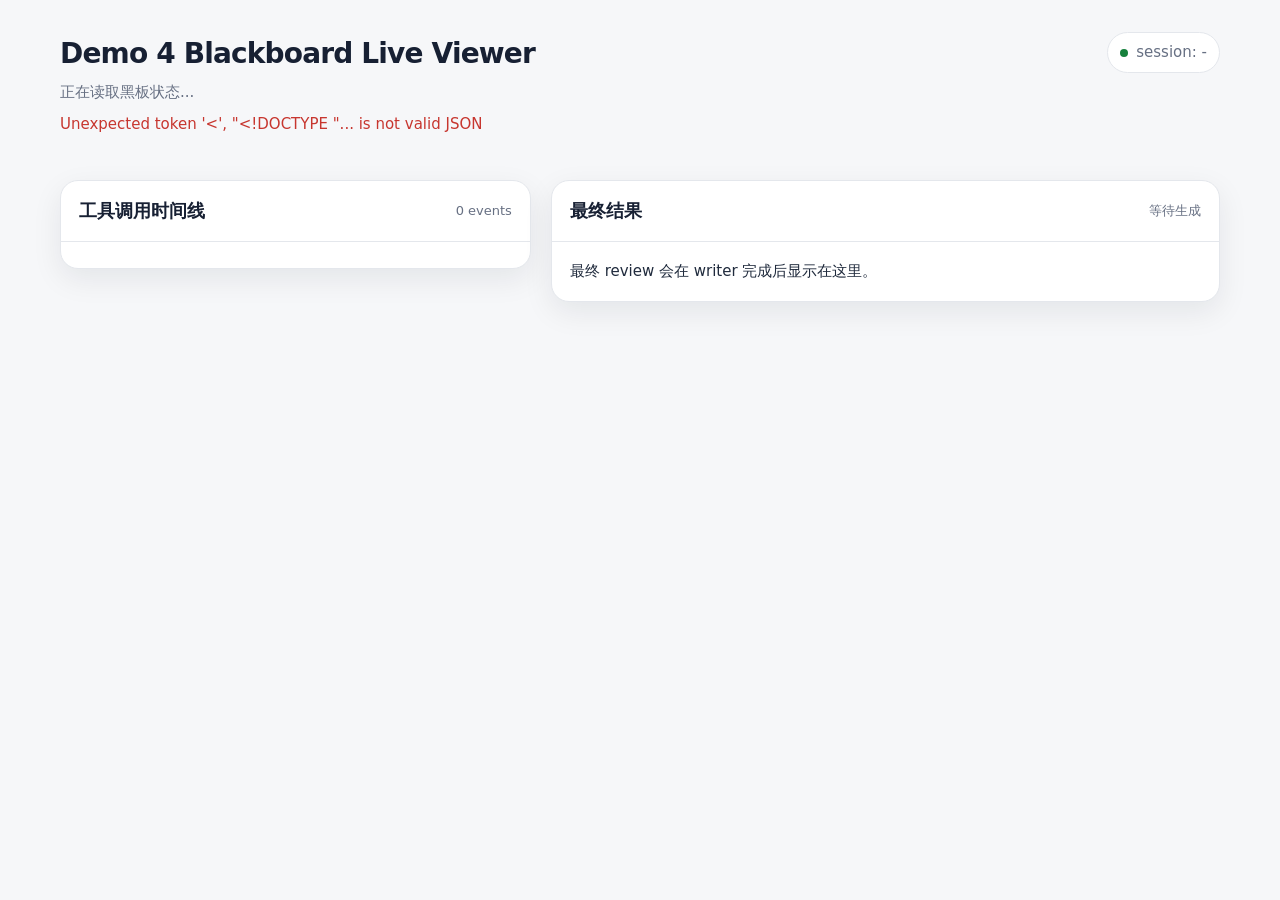
==== demo4_blackboard/viewer/index.html @ dac33215 "没添加限流" ====
<!doctype html>
<html lang="zh-CN">
<head>
  <meta charset="utf-8">
  <meta name="viewport" content="width=device-width, initial-scale=1">
  <title>Demo 4 Blackboard Live Viewer</title>
  <style>
    :root {
      color-scheme: light;
      --bg: #f6f7f9;
      --card: #ffffff;
      --text: #172033;
      --muted: #677083;
      --line: #e4e7ec;
      --blue: #2563eb;
      --green: #16803c;
      --red: #c7362f;
      --gray: #758195;
      --shadow: 0 10px 30px rgba(16, 24, 40, 0.08);
    }

    * { box-sizing: border-box; }

    body {
      margin: 0;
      background: var(--bg);
      color: var(--text);
      font: 15px/1.55 ui-sans-serif, system-ui, -apple-system, BlinkMacSystemFont, "Segoe UI", sans-serif;
    }

    main {
      width: min(1160px, calc(100% - 32px));
      margin: 0 auto;
      padding: 32px 0 48px;
    }

    header {
      display: flex;
      justify-content: space-between;
      gap: 16px;
      align-items: flex-start;
      margin-bottom: 24px;
    }

    h1, h2, h3, p { margin: 0; }

    h1 { font-size: 28px; letter-spacing: -0.03em; }

    .subhead {
      margin-top: 6px;
      color: var(--muted);
    }

    .pill {
      display: inline-flex;
      align-items: center;
      gap: 8px;
      border: 1px solid var(--line);
      border-radius: 999px;
      padding: 8px 12px;
      background: var(--card);
      color: var(--muted);
      white-space: nowrap;
    }

    .dot {
      width: 8px;
      height: 8px;
      border-radius: 999px;
      background: var(--green);
    }

    .grid {
      display: grid;
      grid-template-columns: repeat(3, minmax(0, 1fr));
      gap: 16px;
      margin-bottom: 20px;
    }

    .card, .panel {
      background: var(--card);
      border: 1px solid var(--line);
      border-radius: 18px;
      box-shadow: var(--shadow);
    }

    .agent-card { padding: 18px; }

    .agent-top {
      display: flex;
      justify-content: space-between;
      align-items: center;
      margin-bottom: 14px;
    }

    .agent-name {
      font-size: 18px;
      font-weight: 700;
      text-transform: capitalize;
    }

    .status {
      border-radius: 999px;
      padding: 4px 10px;
      font-size: 12px;
      font-weight: 700;
      text-transform: uppercase;
      background: #eef2f7;
      color: var(--gray);
    }

    .status.running { background: #e8f0ff; color: var(--blue); }
    .status.done { background: #e8f8ee; color: var(--green); }
    .status.error { background: #ffeceb; color: var(--red); }

    .action-label {
      color: var(--muted);
      font-size: 12px;
      margin-bottom: 4px;
    }

    .action {
      min-height: 46px;
      color: #263248;
    }

    .layout {
      display: grid;
      grid-template-columns: minmax(320px, 0.95fr) minmax(420px, 1.35fr);
      gap: 20px;
      align-items: start;
    }

    .panel { overflow: hidden; }

    .panel-header {
      display: flex;
      justify-content: space-between;
      gap: 12px;
      align-items: center;
      padding: 16px 18px;
      border-bottom: 1px solid var(--line);
    }

    .panel-header h2 { font-size: 18px; }

    .count { color: var(--muted); font-size: 13px; }

    .timeline {
      max-height: 620px;
      overflow: auto;
      padding: 8px 18px 18px;
    }

    .event {
      position: relative;
      padding: 14px 0 14px 22px;
      border-left: 2px solid var(--line);
    }

    .event::before {
      content: "";
      position: absolute;
      left: -6px;
      top: 20px;
      width: 10px;
      height: 10px;
      border-radius: 999px;
      background: var(--blue);
    }

    .event.result::before { background: var(--green); }

    .event-title {
      display: flex;
      justify-content: space-between;
      gap: 12px;
      margin-bottom: 4px;
      font-weight: 700;
    }

    .event-meta {
      color: var(--muted);
      font-size: 12px;
      margin-bottom: 6px;
    }

    .event-summary { color: #2e3b52; }

    .result-body {
      padding: 18px;
    }

    .review {
      margin: 0;
      white-space: pre-wrap;
      word-break: break-word;
      font: inherit;
      color: #202b3d;
    }

    .empty {
      color: var(--muted);
      padding: 22px 0;
      text-align: center;
    }

    .error {
      color: var(--red);
      margin-top: 8px;
    }

    @media (max-width: 860px) {
      header, .layout { display: block; }
      .grid { grid-template-columns: 1fr; }
      .pill { margin-top: 16px; }
      .panel { margin-top: 20px; }
    }
  </style>
</head>
<body>
  <main>
    <header>
      <div>
        <h1>Demo 4 Blackboard Live Viewer</h1>
        <p class="subhead" id="topic">正在读取黑板状态...</p>
        <p class="error" id="error" hidden></p>
      </div>
      <div class="pill"><span class="dot"></span><span id="session">session: -</span></div>
    </header>

    <section class="grid" id="agents"></section>

    <section class="layout">
      <section class="panel">
        <div class="panel-header">
          <h2>工具调用时间线</h2>
          <span class="count" id="timeline-count">0 events</span>
        </div>
        <div class="timeline" id="timeline"></div>
      </section>

      <section class="panel">
        <div class="panel-header">
          <h2>最终结果</h2>
          <span class="count" id="result-status">等待生成</span>
        </div>
        <div class="result-body">
          <pre class="review" id="final-result">最终 review 会在 writer 完成后显示在这里。</pre>
        </div>
      </section>
    </section>
  </main>

  <script>
    const params = new URLSearchParams(window.location.search);
    const sessionId = params.get('session_id') || '';
    const agentsEl = document.getElementById('agents');
    const timelineEl = document.getElementById('timeline');
    const topicEl = document.getElementById('topic');
    const errorEl = document.getElementById('error');
    const sessionEl = document.getElementById('session');
    const countEl = document.getElementById('timeline-count');
    const finalEl = document.getElementById('final-result');
    const resultStatusEl = document.getElementById('result-status');

    function escapeHtml(value) {
      return String(value ?? '')
        .replaceAll('&', '&amp;')
        .replaceAll('<', '&lt;')
        .replaceAll('>', '&gt;')
        .replaceAll('"', '&quot;')
        .replaceAll("'", '&#039;');
    }

    function statusText(status) {
      return ({ waiting: 'waiting', running: 'running', done: 'done', error: 'error' })[status] || status || 'waiting';
    }

    function formatTime(value) {
      if (!value) return '';
      const date = new Date(value);
      return Number.isNaN(date.getTime()) ? value : date.toLocaleTimeString();
    }

    function renderAgents(agents) {
      agentsEl.innerHTML = agents.map(agent => `
        <article class="card agent-card">
          <div class="agent-top">
            <h3 class="agent-name">${escapeHtml(agent.name)}</h3>
            <span class="status ${escapeHtml(agent.status)}">${escapeHtml(statusText(agent.status))}</span>
          </div>
          <div class="action-label">最近动作 · Round ${escapeHtml(agent.round ?? 0)}</div>
          <p class="action">${escapeHtml(agent.last_action || 'Waiting')}</p>
        </article>
      `).join('');
    }

    function renderTimeline(items) {
      countEl.textContent = `${items.length} events`;
      if (!items.length) {
        timelineEl.innerHTML = '<div class="empty">暂无工具调用事件。</div>';
        return;
      }
      timelineEl.innerHTML = items.map(item => `
        <div class="event ${item.kind === 'tool_result' ? 'result' : 'call'}">
          <div class="event-title">
            <span>${escapeHtml(item.tool)}</span>
            <span>${escapeHtml(formatTime(item.ts))}</span>
          </div>
          <div class="event-meta">${escapeHtml(item.agent)} · ${escapeHtml(item.kind)} · round ${escapeHtml(item.round)}</div>
          <div class="event-summary">${escapeHtml(item.summary)}</div>
        </div>
      `).join('');
    }

    function renderFinal(result) {
      if (result && result.ready) {
        resultStatusEl.textContent = result.consensus ? '已达共识' : '未达共识';
        finalEl.textContent = result.text || '最终结果为空。';
        return;
      }
      resultStatusEl.textContent = '等待生成';
      finalEl.textContent = '最终 review 会在 writer 完成后显示在这里。';
    }

    async function loadState() {
      const query = sessionId ? `?session_id=${encodeURIComponent(sessionId)}` : '';
      const response = await fetch(`/api/state${query}`, { cache: 'no-store' });
      const state = await response.json();
      sessionEl.textContent = `session: ${state.session_id || '-'}`;
      topicEl.textContent = state.topic ? `Topic: ${state.topic}` : '正在读取黑板状态...';
      errorEl.hidden = !state.error;
      errorEl.textContent = state.error || '';
      renderAgents(state.agents || []);
      renderTimeline(state.timeline || []);
      renderFinal(state.final_result || {});
    }

    loadState().catch(error => {
      errorEl.hidden = false;
      errorEl.textContent = error.message;
    });
    setInterval(() => loadState().catch(() => {}), 1000);
  </script>
</body>
</html>
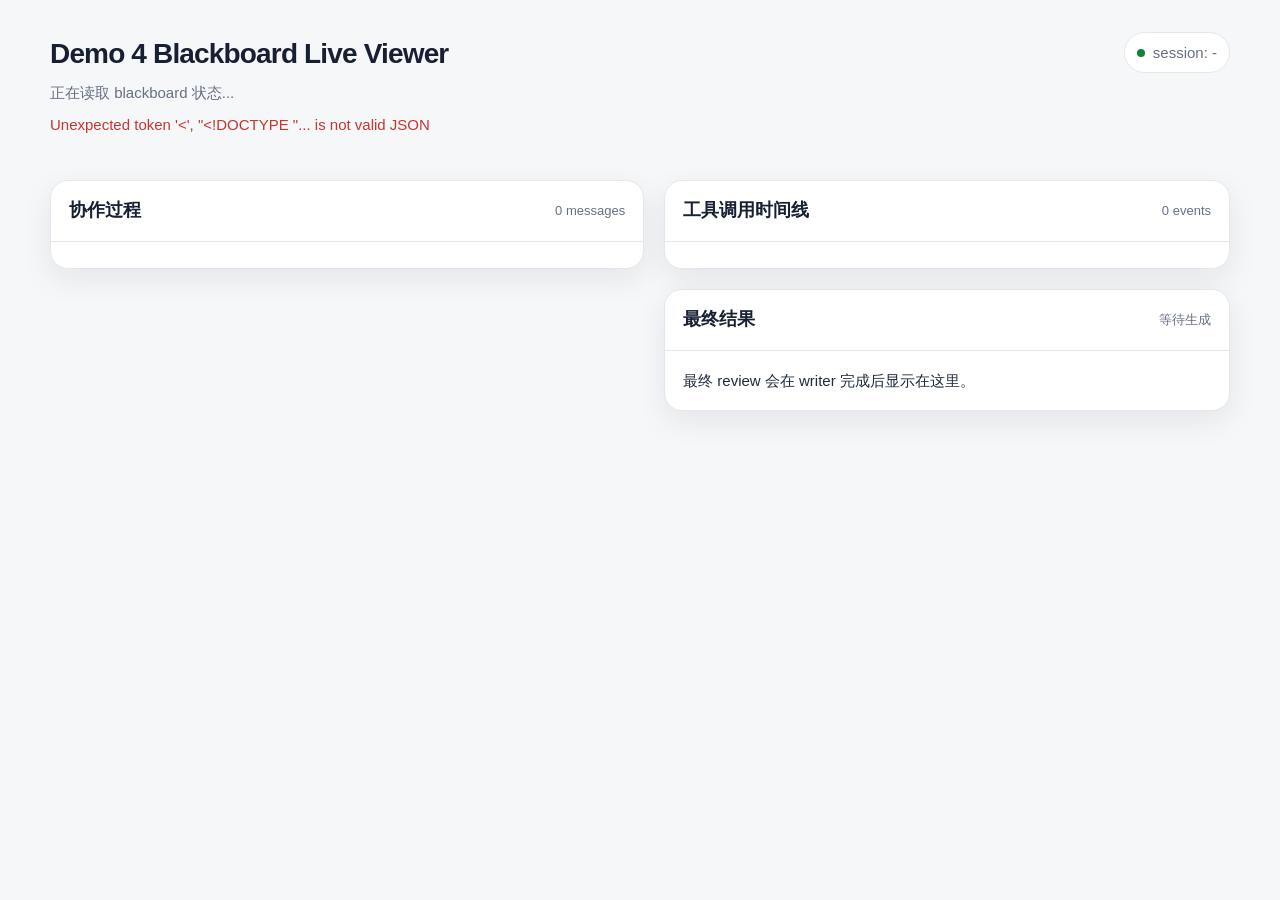
==== commit d0507511: "优化前端展示" ====
--- a/demo4_blackboard/viewer/index.html
+++ b/demo4_blackboard/viewer/index.html
@@ -16,6 +16,7 @@
       --green: #16803c;
       --red: #c7362f;
       --gray: #758195;
+      --amber: #a16207;
       --shadow: 0 10px 30px rgba(16, 24, 40, 0.08);
     }
 
@@ -25,11 +26,11 @@
       margin: 0;
       background: var(--bg);
       color: var(--text);
-      font: 15px/1.55 ui-sans-serif, system-ui, -apple-system, BlinkMacSystemFont, "Segoe UI", sans-serif;
+      font: 15px/1.55 "Segoe UI", "PingFang SC", "Microsoft YaHei", sans-serif;
     }
 
     main {
-      width: min(1160px, calc(100% - 32px));
+      width: min(1180px, calc(100% - 32px));
       margin: 0 auto;
       padding: 32px 0 48px;
     }
@@ -42,7 +43,7 @@
       margin-bottom: 24px;
     }
 
-    h1, h2, h3, p { margin: 0; }
+    h1, h2, h3, p, pre { margin: 0; }
 
     h1 { font-size: 28px; letter-spacing: -0.03em; }
 
@@ -124,11 +125,16 @@
       color: #263248;
     }
 
-    .layout {
+    .workspace {
       display: grid;
-      grid-template-columns: minmax(320px, 0.95fr) minmax(420px, 1.35fr);
+      grid-template-columns: minmax(360px, 1.05fr) minmax(360px, 1fr);
       gap: 20px;
       align-items: start;
+    }
+
+    .stack {
+      display: grid;
+      gap: 20px;
     }
 
     .panel { overflow: hidden; }
@@ -146,19 +152,19 @@
 
     .count { color: var(--muted); font-size: 13px; }
 
-    .timeline {
+    .timeline, .collaboration-list {
       max-height: 620px;
       overflow: auto;
       padding: 8px 18px 18px;
     }
 
-    .event {
+    .event, .message {
       position: relative;
       padding: 14px 0 14px 22px;
       border-left: 2px solid var(--line);
     }
 
-    .event::before {
+    .event::before, .message::before {
       content: "";
       position: absolute;
       left: -6px;
@@ -170,8 +176,11 @@
     }
 
     .event.result::before { background: var(--green); }
-
-    .event-title {
+    .message.feedback::before { background: var(--amber); }
+    .message.final::before { background: var(--green); }
+    .message.error::before { background: var(--red); }
+
+    .event-title, .message-title {
       display: flex;
       justify-content: space-between;
       gap: 12px;
@@ -179,7 +188,7 @@
       font-weight: 700;
     }
 
-    .event-meta {
+    .event-meta, .message-meta {
       color: var(--muted);
       font-size: 12px;
       margin-bottom: 6px;
@@ -187,12 +196,23 @@
 
     .event-summary { color: #2e3b52; }
 
+    .message-summary {
+      color: #2e3b52;
+      margin-bottom: 6px;
+    }
+
+    .message-detail {
+      white-space: pre-wrap;
+      word-break: break-word;
+      color: #1f2937;
+      font-size: 14px;
+    }
+
     .result-body {
       padding: 18px;
     }
 
     .review {
-      margin: 0;
       white-space: pre-wrap;
       word-break: break-word;
       font: inherit;
@@ -210,11 +230,11 @@
       margin-top: 8px;
     }
 
-    @media (max-width: 860px) {
-      header, .layout { display: block; }
+    @media (max-width: 920px) {
+      header { display: block; }
+      .workspace { grid-template-columns: 1fr; }
       .grid { grid-template-columns: 1fr; }
       .pill { margin-top: 16px; }
-      .panel { margin-top: 20px; }
     }
   </style>
 </head>
@@ -223,7 +243,7 @@
     <header>
       <div>
         <h1>Demo 4 Blackboard Live Viewer</h1>
-        <p class="subhead" id="topic">正在读取黑板状态...</p>
+        <p class="subhead" id="topic">正在读取 blackboard 状态...</p>
         <p class="error" id="error" hidden></p>
       </div>
       <div class="pill"><span class="dot"></span><span id="session">session: -</span></div>
@@ -231,23 +251,33 @@
 
     <section class="grid" id="agents"></section>
 
-    <section class="layout">
+    <section class="workspace">
       <section class="panel">
         <div class="panel-header">
-          <h2>工具调用时间线</h2>
-          <span class="count" id="timeline-count">0 events</span>
+          <h2>协作过程</h2>
+          <span class="count" id="collaboration-count">0 messages</span>
         </div>
-        <div class="timeline" id="timeline"></div>
+        <div class="collaboration-list" id="collaboration"></div>
       </section>
 
-      <section class="panel">
-        <div class="panel-header">
-          <h2>最终结果</h2>
-          <span class="count" id="result-status">等待生成</span>
-        </div>
-        <div class="result-body">
-          <pre class="review" id="final-result">最终 review 会在 writer 完成后显示在这里。</pre>
-        </div>
+      <section class="stack">
+        <section class="panel">
+          <div class="panel-header">
+            <h2>工具调用时间线</h2>
+            <span class="count" id="timeline-count">0 events</span>
+          </div>
+          <div class="timeline" id="timeline"></div>
+        </section>
+
+        <section class="panel">
+          <div class="panel-header">
+            <h2>最终结果</h2>
+            <span class="count" id="result-status">等待生成</span>
+          </div>
+          <div class="result-body">
+            <pre class="review" id="final-result">最终 review 会在 writer 完成后显示在这里。</pre>
+          </div>
+        </section>
       </section>
     </section>
   </main>
@@ -256,11 +286,13 @@
     const params = new URLSearchParams(window.location.search);
     const sessionId = params.get('session_id') || '';
     const agentsEl = document.getElementById('agents');
+    const collaborationEl = document.getElementById('collaboration');
     const timelineEl = document.getElementById('timeline');
     const topicEl = document.getElementById('topic');
     const errorEl = document.getElementById('error');
     const sessionEl = document.getElementById('session');
-    const countEl = document.getElementById('timeline-count');
+    const collaborationCountEl = document.getElementById('collaboration-count');
+    const timelineCountEl = document.getElementById('timeline-count');
     const finalEl = document.getElementById('final-result');
     const resultStatusEl = document.getElementById('result-status');
 
@@ -296,8 +328,34 @@
       `).join('');
     }
 
+    function messageClass(kind) {
+      if (kind === 'review_feedback') return 'feedback';
+      if (kind === 'final_review') return 'final';
+      if (kind === 'runtime_error') return 'error';
+      return 'default';
+    }
+
+    function renderCollaboration(items) {
+      collaborationCountEl.textContent = `${items.length} messages`;
+      if (!items.length) {
+        collaborationEl.innerHTML = '<div class="empty">暂无协作消息。旧 blackboard 也会在这里显示 task、notes、feedback 和 final review。</div>';
+        return;
+      }
+      collaborationEl.innerHTML = items.map(item => `
+        <div class="message ${escapeHtml(messageClass(item.kind))}">
+          <div class="message-title">
+            <span>${escapeHtml(item.from || 'unknown')} → ${escapeHtml(item.to || 'unknown')}</span>
+            <span>${escapeHtml(formatTime(item.ts))}</span>
+          </div>
+          <div class="message-meta">${escapeHtml(item.kind)} · round ${escapeHtml(item.round ?? 0)}</div>
+          <div class="message-summary">${escapeHtml(item.summary || '')}</div>
+          <div class="message-detail">${escapeHtml(item.detail || '')}</div>
+        </div>
+      `).join('');
+    }
+
     function renderTimeline(items) {
-      countEl.textContent = `${items.length} events`;
+      timelineCountEl.textContent = `${items.length} events`;
       if (!items.length) {
         timelineEl.innerHTML = '<div class="empty">暂无工具调用事件。</div>';
         return;
@@ -329,10 +387,11 @@
       const response = await fetch(`/api/state${query}`, { cache: 'no-store' });
       const state = await response.json();
       sessionEl.textContent = `session: ${state.session_id || '-'}`;
-      topicEl.textContent = state.topic ? `Topic: ${state.topic}` : '正在读取黑板状态...';
+      topicEl.textContent = state.topic ? `Topic: ${state.topic}` : '正在读取 blackboard 状态...';
       errorEl.hidden = !state.error;
       errorEl.textContent = state.error || '';
       renderAgents(state.agents || []);
+      renderCollaboration(state.collaboration || []);
       renderTimeline(state.timeline || []);
       renderFinal(state.final_result || {});
     }
